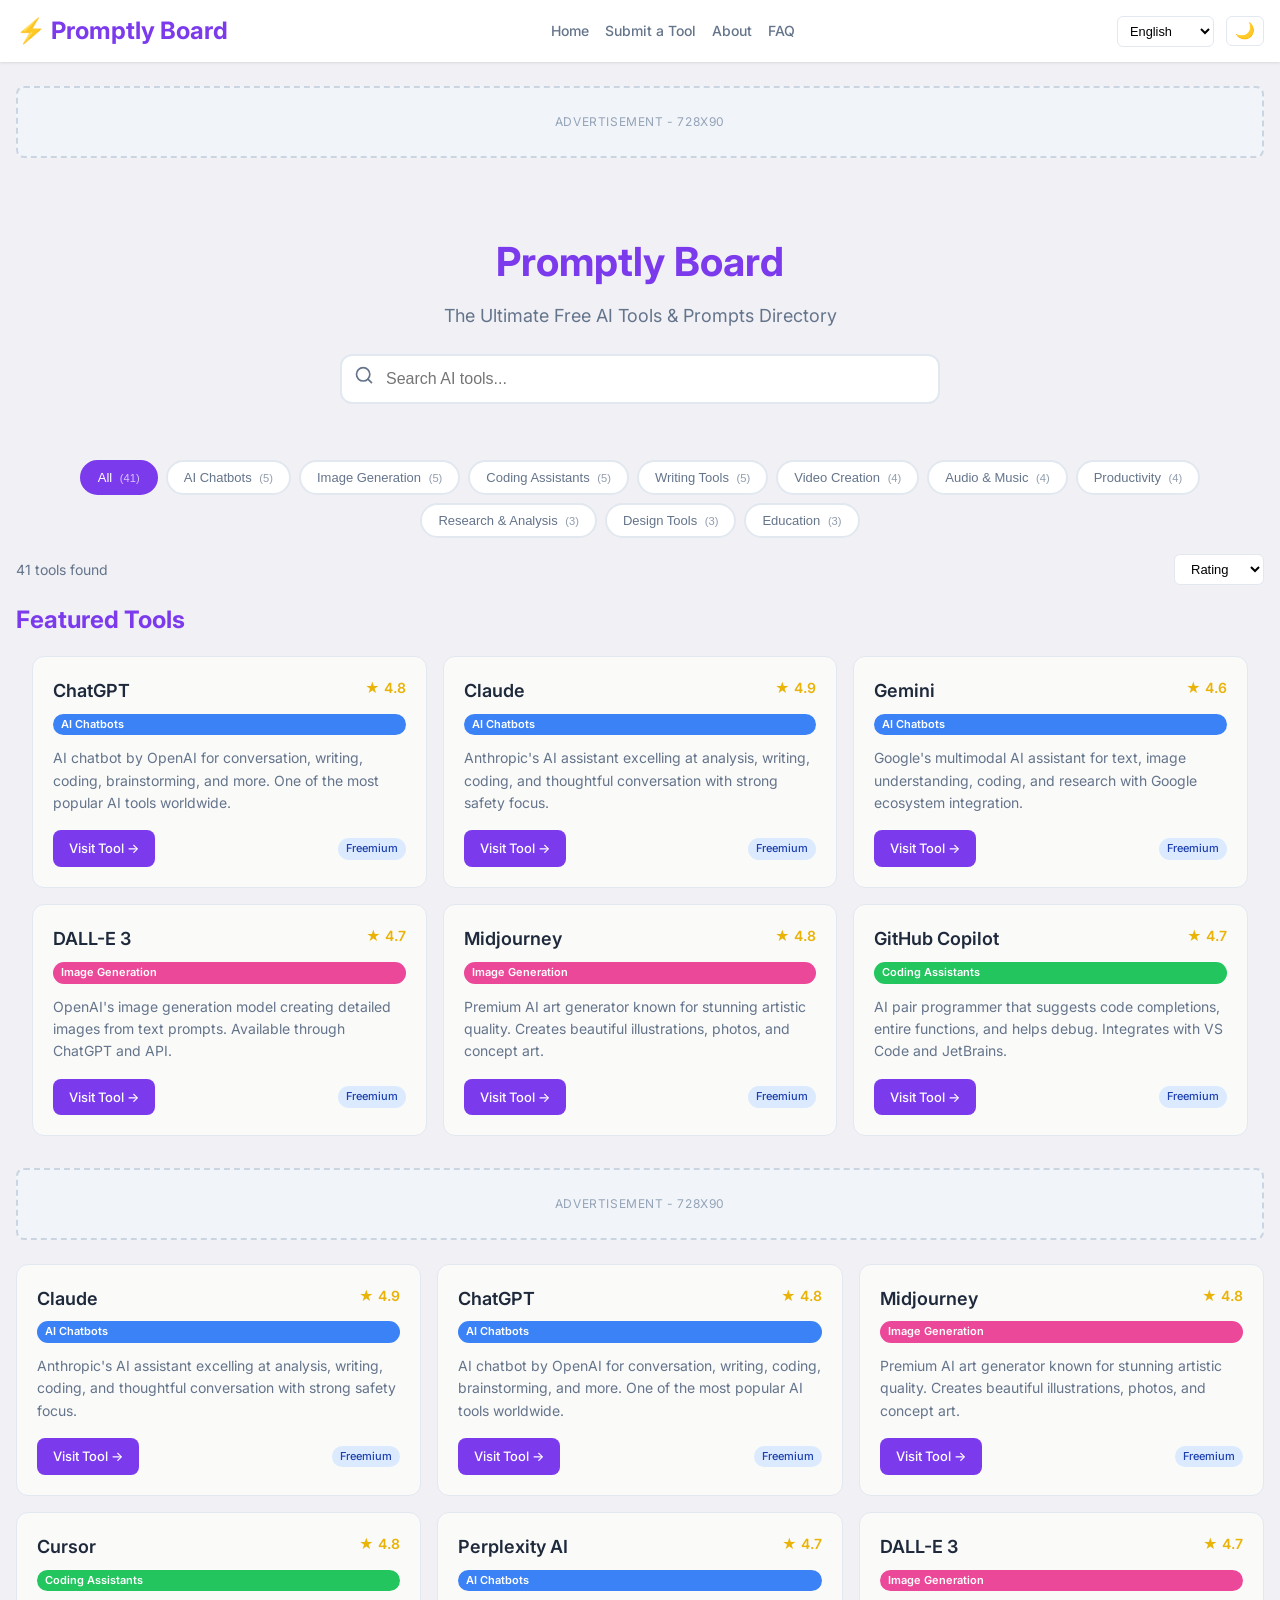
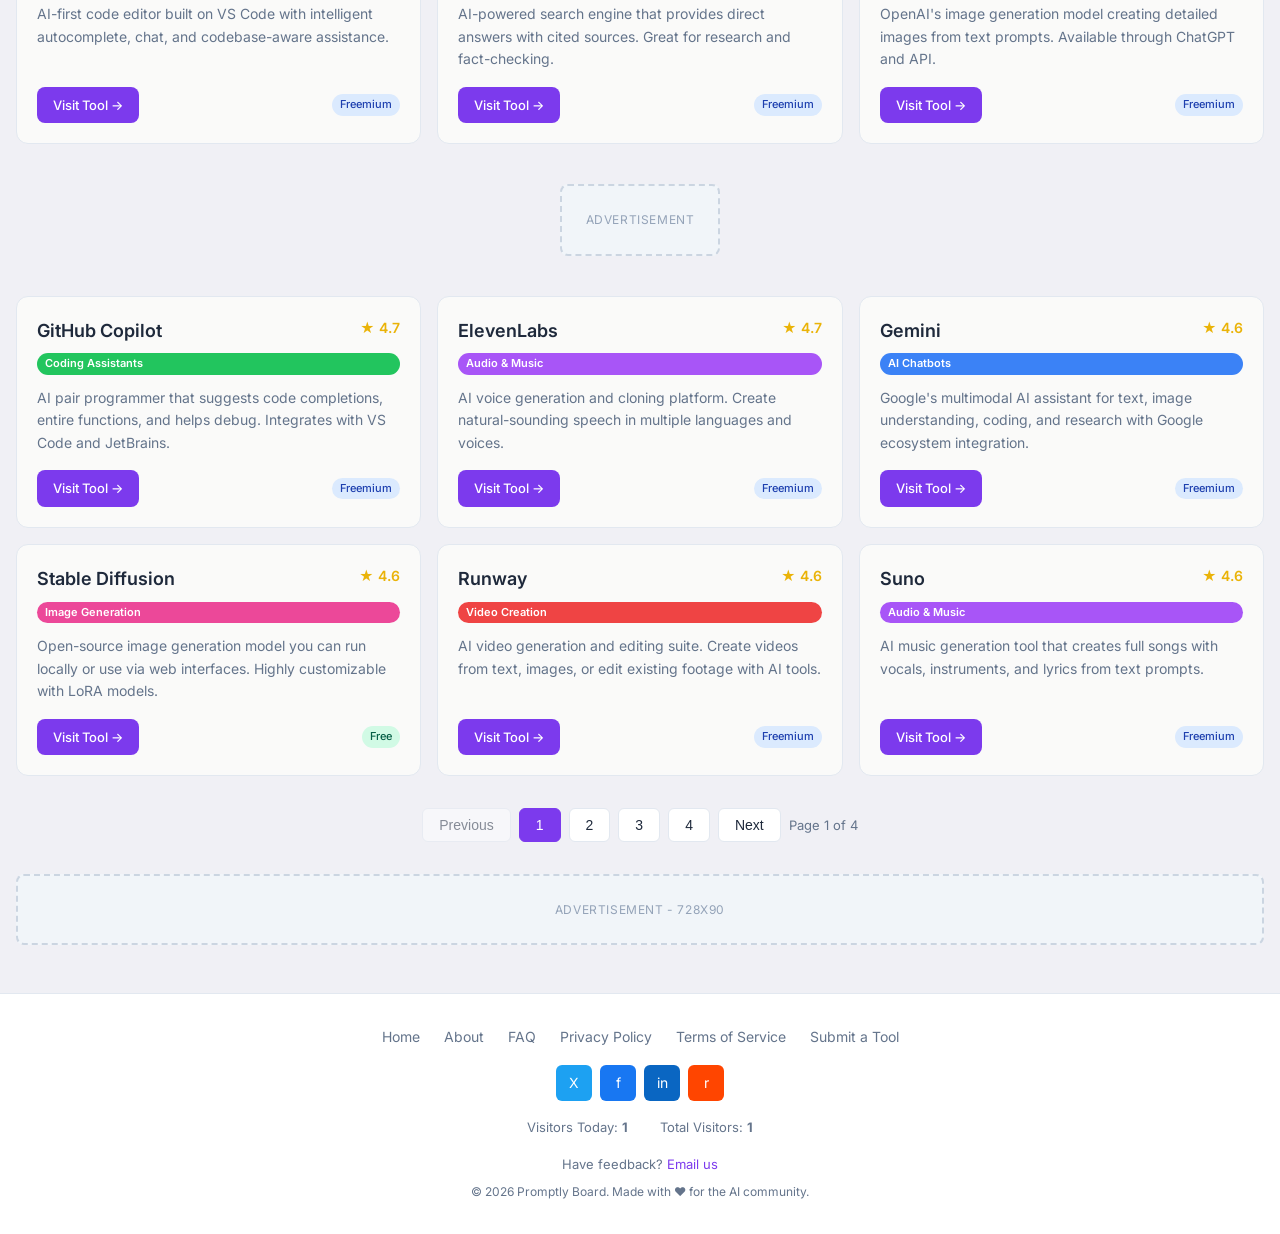
==== index.html @ 8d22b70c "feat: scaffold project structure with all files - index.html with full directory UI - 30+ AI tools i" ====
<!DOCTYPE html>
<html lang="en">
<head>
  <meta charset="UTF-8">
  <meta name="viewport" content="width=device-width, initial-scale=1.0">
  <title>Promptly Board - The Ultimate Free AI Tools & Prompts Directory</title>
  <meta name="description" content="Discover the best free AI tools for image generation, coding, writing, video creation, and more. Curated directory with ratings and reviews.">
  <meta name="keywords" content="free AI tools, best AI tools 2025, AI tool directory, AI image generator, AI writing tools, AI tools list, best free AI apps, AI tools for writing">
  <link rel="canonical" href="https://promptly-board.vercel.app/">

  <!-- Open Graph -->
  <meta property="og:type" content="website">
  <meta property="og:title" content="Promptly Board - The Ultimate Free AI Tools Directory">
  <meta property="og:description" content="Discover the best free AI tools for image generation, coding, writing, video creation, and more.">
  <meta property="og:url" content="https://promptly-board.vercel.app/">
  <meta property="og:site_name" content="Promptly Board">
  <meta property="og:image" content="https://promptly-board.vercel.app/assets/og-image.png">

  <!-- Twitter Card -->
  <meta name="twitter:card" content="summary_large_image">
  <meta name="twitter:title" content="Promptly Board - The Ultimate Free AI Tools Directory">
  <meta name="twitter:description" content="Discover the best free AI tools for image generation, coding, writing, video creation, and more.">
  <meta name="twitter:image" content="https://promptly-board.vercel.app/assets/og-image.png">

  <!-- JSON-LD -->
  <script type="application/ld+json">
  {
    "@context": "https://schema.org",
    "@type": "WebSite",
    "name": "Promptly Board",
    "description": "The ultimate free AI tools and prompts directory.",
    "url": "https://promptly-board.vercel.app/",
    "potentialAction": {
      "@type": "SearchAction",
      "target": "https://promptly-board.vercel.app/?q={search_term_string}",
      "query-input": "required name=search_term_string"
    }
  }
  </script>
  <script type="application/ld+json">
  {
    "@context": "https://schema.org",
    "@type": "ItemList",
    "name": "Best Free AI Tools",
    "description": "A curated list of the best free AI tools organized by category.",
    "numberOfItems": 40,
    "itemListElement": [
      {"@type": "ListItem", "position": 1, "name": "ChatGPT", "url": "https://chat.openai.com"},
      {"@type": "ListItem", "position": 2, "name": "Claude", "url": "https://claude.ai"},
      {"@type": "ListItem", "position": 3, "name": "Gemini", "url": "https://gemini.google.com"},
      {"@type": "ListItem", "position": 4, "name": "DALL-E 3", "url": "https://openai.com/dall-e-3"},
      {"@type": "ListItem", "position": 5, "name": "Midjourney", "url": "https://midjourney.com"},
      {"@type": "ListItem", "position": 6, "name": "GitHub Copilot", "url": "https://github.com/features/copilot"},
      {"@type": "ListItem", "position": 7, "name": "Cursor", "url": "https://cursor.sh"},
      {"@type": "ListItem", "position": 8, "name": "Runway", "url": "https://runwayml.com"},
      {"@type": "ListItem", "position": 9, "name": "ElevenLabs", "url": "https://elevenlabs.io"},
      {"@type": "ListItem", "position": 10, "name": "Canva AI", "url": "https://canva.com/ai"}
    ]
  }
  </script>

  <!-- Google AdSense -->
  <script async src="https://pagead2.googlesyndication.com/pagead/js/adsbygoogle.js?client=ca-pub-7098271335538021" crossorigin="anonymous"></script>

  <!-- Favicon -->
  <link rel="icon" href="data:image/svg+xml,<svg xmlns='http://www.w3.org/2000/svg' viewBox='0 0 100 100'><text y='.9em' font-size='90'>🤖</text></svg>">

  <!-- Styles -->
  <link rel="stylesheet" href="css/style.css">
</head>
<body>
  <!-- Navigation -->
  <nav class="nav-container" role="navigation" aria-label="Main navigation">
    <div class="nav-inner">
      <a href="/" class="nav-logo" aria-label="Promptly Board Home">⚡ Promptly Board</a>

      <button class="nav-hamburger" id="nav-hamburger" aria-label="Toggle menu">☰</button>

      <div class="nav-links" id="nav-links">
        <a href="/" data-i18n="home">Home</a>
        <a href="submit.html" data-i18n="submitTool">Submit a Tool</a>
        <a href="about.html" data-i18n="about">About</a>
        <a href="faq.html" data-i18n="faq">FAQ</a>
      </div>

      <div class="nav-right">
        <select class="lang-selector" id="lang-selector" aria-label="Language selector">
          <option value="en">English</option>
        </select>
        <button class="dark-toggle" id="dark-toggle" aria-label="Toggle dark mode">🌙</button>
      </div>
    </div>
  </nav>

  <!-- Ad: Header Banner -->
  <div class="ad-slot" id="ad-header-banner">
    <div class="ad-placeholder">Advertisement - 728x90</div>
  </div>

  <!-- Hero -->
  <header class="hero">
    <h1 data-i18n="siteTitle">Promptly Board</h1>
    <p data-i18n="siteSubtitle">The Ultimate Free AI Tools & Prompts Directory</p>

    <!-- Search -->
    <div class="search-container">
      <span class="search-icon" aria-hidden="true">
        <svg xmlns="http://www.w3.org/2000/svg" width="20" height="20" viewBox="0 0 24 24" fill="none" stroke="currentColor" stroke-width="2" stroke-linecap="round" stroke-linejoin="round"><circle cx="11" cy="11" r="8"/><line x1="21" y1="21" x2="16.65" y2="16.65"/></svg>
      </span>
      <input type="search" id="search-input" data-i18n="searchPlaceholder" placeholder="Search AI tools..." aria-label="Search AI tools">
    </div>
  </header>

  <main>
    <!-- Category Filters -->
    <section aria-label="Category filters">
      <div class="category-filters" id="category-filters"></div>
    </section>

    <!-- Results Bar -->
    <div class="results-bar">
      <span class="results-count" id="results-count"></span>
      <div>
        <label for="sort-select" class="sr-only">Sort by</label>
        <select id="sort-select" class="sort-select">
          <option value="rating" data-i18n="sortRating">Rating</option>
          <option value="name" data-i18n="sortName">Name</option>
          <option value="newest" data-i18n="sortNewest">Newest</option>
        </select>
      </div>
    </div>

    <!-- Featured Tools -->
    <section class="featured-section" id="featured-section">
      <h2 data-i18n="featured">Featured Tools</h2>
      <div class="tools-grid" id="featured-grid"></div>
    </section>

    <!-- Ad: Between Sections -->
    <div class="ad-slot">
      <div class="ad-placeholder">Advertisement - 728x90</div>
    </div>

    <!-- All Tools Grid -->
    <section aria-label="All AI tools">
      <div class="tools-grid" id="tools-grid">
        <div class="loading" data-i18n="loading">Loading tools...</div>
      </div>
    </section>

    <!-- Pagination -->
    <nav class="pagination" id="pagination" aria-label="Pagination"></nav>
  </main>

  <!-- Ad: Footer Banner -->
  <div class="ad-slot" id="ad-footer">
    <div class="ad-placeholder">Advertisement - 728x90</div>
  </div>

  <!-- Modal -->
  <div class="modal-overlay" id="modal-overlay" role="dialog" aria-modal="true">
    <div class="modal-content"></div>
  </div>

  <!-- Footer -->
  <footer>
    <div class="footer-inner">
      <div class="footer-links">
        <a href="/" data-i18n="home">Home</a>
        <a href="about.html" data-i18n="about">About</a>
        <a href="faq.html" data-i18n="faq">FAQ</a>
        <a href="privacy.html" data-i18n="privacy">Privacy Policy</a>
        <a href="terms.html" data-i18n="terms">Terms of Service</a>
        <a href="submit.html" data-i18n="submitTool">Submit a Tool</a>
      </div>

      <!-- Social Sharing -->
      <div class="footer-social">
        <a href="https://twitter.com/intent/tweet?text=Check%20out%20Promptly%20Board%20-%20The%20Ultimate%20Free%20AI%20Tools%20Directory!&url=https://promptly-board.vercel.app" target="_blank" class="share-btn twitter" title="Share on Twitter">X</a>
        <a href="https://www.facebook.com/sharer/sharer.php?u=https://promptly-board.vercel.app" target="_blank" class="share-btn facebook" title="Share on Facebook">f</a>
        <a href="https://www.linkedin.com/sharing/share-offsite/?url=https://promptly-board.vercel.app" target="_blank" class="share-btn linkedin" title="Share on LinkedIn">in</a>
        <a href="https://reddit.com/submit?url=https://promptly-board.vercel.app&title=Promptly%20Board%20-%20Free%20AI%20Tools%20Directory" target="_blank" class="share-btn reddit" title="Share on Reddit">r</a>
      </div>

      <!-- Visitor Counter -->
      <div class="visitor-counter">
        <span><span data-i18n="visitorsToday">Visitors Today</span>: <strong id="visitors-today">--</strong></span>
        <span><span data-i18n="visitorsTotal">Total Visitors</span>: <strong id="visitors-total">--</strong></span>
      </div>

      <!-- Feedback -->
      <div class="footer-feedback">
        <span data-i18n="feedbackText">Have feedback?</span>
        <a href="mailto:taeshinkim11@gmail.com" data-i18n="emailUs">Email us</a>
      </div>

      <p class="footer-copy">
        &copy; 2026 Promptly Board. <span data-i18n="madeWith">Made with</span> ❤️ <span data-i18n="forAICommunity">for the AI community</span>.
      </p>
    </div>
  </footer>

  <!-- Scripts -->
  <script src="js/i18n.js"></script>
  <script src="js/data-loader.js"></script>
  <script src="js/search.js"></script>
  <script src="js/pagination.js"></script>
  <script src="js/visitor.js"></script>
  <script src="js/ads.js"></script>
  <script src="js/sheets-webhook.js"></script>
  <script src="js/app.js"></script>
</body>
</html>
---- css/style.css ----
@import url('https://fonts.googleapis.com/css2?family=Inter:wght@400;500;600;700&display=swap');

:root {
  --bg-primary: #F0F0F5;
  --bg-card: #FAFAF9;
  --bg-dark: #1A1A2E;
  --bg-dark-card: #16213E;
  --text-primary: #1E293B;
  --text-secondary: #64748B;
  --accent-primary: #7C3AED;
  --accent-secondary: #14B8A6;
  --cat-chatbot: #3B82F6;
  --cat-image-gen: #EC4899;
  --cat-coding: #22C55E;
  --cat-writing: #F97316;
  --cat-video: #EF4444;
  --cat-audio: #A855F7;
  --cat-productivity: #EAB308;
  --cat-research: #6366F1;
  --cat-design: #06B6D4;
  --cat-education: #10B981;
}

* { box-sizing: border-box; margin: 0; padding: 0; }

body {
  font-family: 'Inter', sans-serif;
  background-color: var(--bg-primary);
  color: var(--text-primary);
  line-height: 1.6;
  transition: background-color 0.3s, color 0.3s;
}

body.dark {
  --bg-primary: #1A1A2E;
  --bg-card: #16213E;
  --text-primary: #E2E8F0;
  --text-secondary: #94A3B8;
}

body.dark .nav-container,
body.dark header { background: #0F0F23; }
body.dark .tool-card { background: var(--bg-card); border-color: #2D2D5E; }
body.dark input, body.dark select, body.dark textarea {
  background: #16213E; color: #E2E8F0; border-color: #2D2D5E;
}
body.dark footer { background: #0F0F23; }
body.dark .modal-content { background: #16213E; color: #E2E8F0; }

/* Navigation */
.nav-container {
  background: white;
  box-shadow: 0 1px 3px rgba(0,0,0,0.1);
  position: sticky;
  top: 0;
  z-index: 100;
}

.nav-inner {
  max-width: 1280px;
  margin: 0 auto;
  padding: 0.75rem 1rem;
  display: flex;
  align-items: center;
  justify-content: space-between;
  flex-wrap: wrap;
  gap: 0.5rem;
}

.nav-logo {
  font-size: 1.5rem;
  font-weight: 700;
  color: var(--accent-primary);
  text-decoration: none;
}

.nav-links {
  display: flex;
  align-items: center;
  gap: 1rem;
  flex-wrap: wrap;
}

.nav-links a {
  color: var(--text-secondary);
  text-decoration: none;
  font-size: 0.875rem;
  font-weight: 500;
  transition: color 0.2s;
}

.nav-links a:hover { color: var(--accent-primary); }

.nav-right {
  display: flex;
  align-items: center;
  gap: 0.75rem;
}

/* Language Selector */
.lang-selector {
  padding: 0.375rem 0.5rem;
  border: 1px solid #E2E8F0;
  border-radius: 0.375rem;
  font-size: 0.8rem;
  background: white;
  cursor: pointer;
}

/* Dark Mode Toggle */
.dark-toggle {
  background: none;
  border: 1px solid #E2E8F0;
  border-radius: 0.375rem;
  padding: 0.375rem 0.5rem;
  cursor: pointer;
  font-size: 1rem;
  line-height: 1;
}

/* Hero Section */
.hero {
  text-align: center;
  padding: 3rem 1rem 2rem;
  max-width: 800px;
  margin: 0 auto;
}

.hero h1 {
  font-size: 2.5rem;
  font-weight: 700;
  color: var(--accent-primary);
  margin-bottom: 0.5rem;
}

.hero p {
  font-size: 1.125rem;
  color: var(--text-secondary);
  margin-bottom: 1.5rem;
}

/* Search Bar */
.search-container {
  max-width: 600px;
  margin: 0 auto 1.5rem;
  position: relative;
}

.search-container input {
  width: 100%;
  padding: 0.875rem 1rem 0.875rem 2.75rem;
  border: 2px solid #E2E8F0;
  border-radius: 0.75rem;
  font-size: 1rem;
  transition: border-color 0.2s;
}

.search-container input:focus {
  outline: none;
  border-color: var(--accent-primary);
}

.search-icon {
  position: absolute;
  left: 0.875rem;
  top: 50%;
  transform: translateY(-50%);
  color: var(--text-secondary);
}

/* Category Filters */
.category-filters {
  display: flex;
  flex-wrap: wrap;
  gap: 0.5rem;
  justify-content: center;
  max-width: 1280px;
  margin: 0 auto 1rem;
  padding: 0 1rem;
}

.category-btn {
  padding: 0.5rem 1rem;
  border: 2px solid #E2E8F0;
  border-radius: 2rem;
  background: white;
  color: var(--text-secondary);
  font-size: 0.8125rem;
  font-weight: 500;
  cursor: pointer;
  transition: all 0.2s;
  white-space: nowrap;
}

.category-btn:hover {
  border-color: var(--accent-primary);
  color: var(--accent-primary);
}

.category-btn.active {
  background: var(--accent-primary);
  border-color: var(--accent-primary);
  color: white;
}

body.dark .category-btn {
  background: var(--bg-card);
  border-color: #2D2D5E;
  color: var(--text-secondary);
}

body.dark .category-btn.active {
  background: var(--accent-primary);
  border-color: var(--accent-primary);
  color: white;
}

.cat-count {
  font-size: 0.7rem;
  opacity: 0.7;
  margin-left: 0.25rem;
}

/* Sort & Results Bar */
.results-bar {
  max-width: 1280px;
  margin: 0 auto 1rem;
  padding: 0 1rem;
  display: flex;
  justify-content: space-between;
  align-items: center;
  flex-wrap: wrap;
  gap: 0.5rem;
}

.results-count {
  font-size: 0.875rem;
  color: var(--text-secondary);
}

.sort-select {
  padding: 0.375rem 0.75rem;
  border: 1px solid #E2E8F0;
  border-radius: 0.375rem;
  font-size: 0.8125rem;
  background: white;
  cursor: pointer;
}

/* Featured Section */
.featured-section {
  max-width: 1280px;
  margin: 0 auto 2rem;
  padding: 0 1rem;
}

.featured-section h2 {
  font-size: 1.5rem;
  font-weight: 700;
  margin-bottom: 1rem;
  color: var(--accent-primary);
}

/* Tool Cards Grid */
.tools-grid {
  max-width: 1280px;
  margin: 0 auto;
  padding: 0 1rem;
  display: grid;
  grid-template-columns: 1fr;
  gap: 1rem;
}

@media (min-width: 640px) {
  .tools-grid { grid-template-columns: repeat(2, 1fr); }
}

@media (min-width: 1024px) {
  .tools-grid { grid-template-columns: repeat(3, 1fr); }
}

/* Tool Card */
.tool-card {
  background: var(--bg-card);
  border: 1px solid #E2E8F0;
  border-radius: 0.75rem;
  padding: 1.25rem;
  transition: transform 0.2s, box-shadow 0.2s;
  cursor: pointer;
  display: flex;
  flex-direction: column;
}

.tool-card:hover {
  transform: translateY(-2px);
  box-shadow: 0 8px 25px rgba(0,0,0,0.1);
}

.tool-card-header {
  display: flex;
  justify-content: space-between;
  align-items: flex-start;
  margin-bottom: 0.5rem;
}

.tool-card-title {
  font-size: 1.125rem;
  font-weight: 600;
  color: var(--text-primary);
}

.tool-card-rating {
  display: flex;
  align-items: center;
  gap: 0.25rem;
  color: #EAB308;
  font-size: 0.875rem;
  font-weight: 600;
  white-space: nowrap;
}

.tool-card-category {
  display: inline-block;
  padding: 0.125rem 0.5rem;
  border-radius: 1rem;
  font-size: 0.6875rem;
  font-weight: 600;
  color: white;
  margin-bottom: 0.75rem;
}

.tool-card-desc {
  font-size: 0.875rem;
  color: var(--text-secondary);
  flex: 1;
  margin-bottom: 1rem;
  display: -webkit-box;
  -webkit-line-clamp: 3;
  -webkit-box-orient: vertical;
  overflow: hidden;
}

.tool-card-footer {
  display: flex;
  justify-content: space-between;
  align-items: center;
}

.tool-card-link {
  display: inline-flex;
  align-items: center;
  gap: 0.375rem;
  padding: 0.5rem 1rem;
  background: var(--accent-primary);
  color: white;
  text-decoration: none;
  border-radius: 0.5rem;
  font-size: 0.8125rem;
  font-weight: 500;
  transition: background 0.2s;
}

.tool-card-link:hover { background: #6D28D9; }

.tool-card-share {
  background: none;
  border: 1px solid #E2E8F0;
  border-radius: 0.375rem;
  padding: 0.375rem 0.625rem;
  cursor: pointer;
  color: var(--text-secondary);
  font-size: 0.8125rem;
  transition: all 0.2s;
}

.tool-card-share:hover {
  border-color: var(--accent-primary);
  color: var(--accent-primary);
}

.tool-card-pricing {
  font-size: 0.6875rem;
  padding: 0.125rem 0.5rem;
  border-radius: 1rem;
  font-weight: 500;
}

.pricing-free { background: #D1FAE5; color: #065F46; }
.pricing-freemium { background: #DBEAFE; color: #1E40AF; }
.pricing-paid { background: #FEE2E2; color: #991B1B; }

/* Category Colors */
.cat-chatbot { background: var(--cat-chatbot); }
.cat-image-gen { background: var(--cat-image-gen); }
.cat-coding { background: var(--cat-coding); }
.cat-writing { background: var(--cat-writing); }
.cat-video { background: var(--cat-video); }
.cat-audio { background: var(--cat-audio); }
.cat-productivity { background: var(--cat-productivity); color: #1E293B; }
.cat-research { background: var(--cat-research); }
.cat-design { background: var(--cat-design); }
.cat-education { background: var(--cat-education); }

/* Pagination */
.pagination {
  max-width: 1280px;
  margin: 2rem auto;
  padding: 0 1rem;
  display: flex;
  justify-content: center;
  align-items: center;
  gap: 0.5rem;
}

.pagination button {
  padding: 0.5rem 1rem;
  border: 1px solid #E2E8F0;
  border-radius: 0.375rem;
  background: white;
  color: var(--text-primary);
  font-size: 0.875rem;
  cursor: pointer;
  transition: all 0.2s;
}

.pagination button:hover:not(:disabled) {
  border-color: var(--accent-primary);
  color: var(--accent-primary);
}

.pagination button:disabled {
  opacity: 0.5;
  cursor: not-allowed;
}

.pagination button.active {
  background: var(--accent-primary);
  border-color: var(--accent-primary);
  color: white;
}

.pagination-info {
  font-size: 0.8125rem;
  color: var(--text-secondary);
}

body.dark .pagination button {
  background: var(--bg-card);
  border-color: #2D2D5E;
  color: var(--text-primary);
}

/* Ad Slots */
.ad-slot {
  max-width: 1280px;
  margin: 1.5rem auto;
  padding: 0 1rem;
  text-align: center;
}

.ad-placeholder {
  background: #F1F5F9;
  border: 2px dashed #CBD5E1;
  border-radius: 0.5rem;
  padding: 1.5rem;
  color: #94A3B8;
  font-size: 0.75rem;
  text-transform: uppercase;
  letter-spacing: 0.05em;
}

body.dark .ad-placeholder {
  background: #1E1E3F;
  border-color: #2D2D5E;
  color: #64748B;
}

/* Modal */
.modal-overlay {
  position: fixed;
  inset: 0;
  background: rgba(0,0,0,0.5);
  z-index: 200;
  display: flex;
  align-items: center;
  justify-content: center;
  padding: 1rem;
  opacity: 0;
  pointer-events: none;
  transition: opacity 0.3s;
}

.modal-overlay.active {
  opacity: 1;
  pointer-events: all;
}

.modal-content {
  background: white;
  border-radius: 1rem;
  padding: 2rem;
  max-width: 600px;
  width: 100%;
  max-height: 80vh;
  overflow-y: auto;
  position: relative;
}

.modal-close {
  position: absolute;
  top: 1rem;
  right: 1rem;
  background: none;
  border: none;
  font-size: 1.5rem;
  cursor: pointer;
  color: var(--text-secondary);
  line-height: 1;
}

.modal-title {
  font-size: 1.5rem;
  font-weight: 700;
  margin-bottom: 0.5rem;
}

.modal-category {
  display: inline-block;
  padding: 0.25rem 0.75rem;
  border-radius: 1rem;
  font-size: 0.75rem;
  font-weight: 600;
  color: white;
  margin-bottom: 1rem;
}

.modal-desc {
  color: var(--text-secondary);
  margin-bottom: 1.5rem;
  line-height: 1.7;
}

.modal-meta {
  display: flex;
  flex-wrap: wrap;
  gap: 1rem;
  margin-bottom: 1.5rem;
}

.modal-meta-item {
  font-size: 0.8125rem;
  color: var(--text-secondary);
}

.modal-meta-item strong {
  color: var(--text-primary);
}

.modal-tags {
  display: flex;
  flex-wrap: wrap;
  gap: 0.375rem;
  margin-bottom: 1.5rem;
}

.modal-tag {
  padding: 0.25rem 0.625rem;
  background: #F1F5F9;
  border-radius: 1rem;
  font-size: 0.75rem;
  color: var(--text-secondary);
}

body.dark .modal-tag {
  background: #2D2D5E;
}

.modal-actions {
  display: flex;
  gap: 0.75rem;
  flex-wrap: wrap;
}

.modal-visit-btn {
  padding: 0.625rem 1.5rem;
  background: var(--accent-primary);
  color: white;
  text-decoration: none;
  border-radius: 0.5rem;
  font-weight: 600;
  transition: background 0.2s;
}

.modal-visit-btn:hover { background: #6D28D9; }

/* Social Share Buttons */
.social-share {
  display: flex;
  gap: 0.5rem;
}

.share-btn {
  display: inline-flex;
  align-items: center;
  justify-content: center;
  width: 2.25rem;
  height: 2.25rem;
  border-radius: 0.375rem;
  color: white;
  text-decoration: none;
  font-size: 0.875rem;
  transition: opacity 0.2s;
}

.share-btn:hover { opacity: 0.8; }
.share-btn.twitter { background: #1DA1F2; }
.share-btn.facebook { background: #1877F2; }
.share-btn.linkedin { background: #0A66C2; }
.share-btn.reddit { background: #FF4500; }

/* Footer */
footer {
  background: white;
  border-top: 1px solid #E2E8F0;
  margin-top: 3rem;
  padding: 2rem 1rem;
}

.footer-inner {
  max-width: 1280px;
  margin: 0 auto;
  text-align: center;
}

.footer-links {
  display: flex;
  justify-content: center;
  gap: 1.5rem;
  flex-wrap: wrap;
  margin-bottom: 1rem;
}

.footer-links a {
  color: var(--text-secondary);
  text-decoration: none;
  font-size: 0.875rem;
}

.footer-links a:hover { color: var(--accent-primary); }

.visitor-counter {
  display: flex;
  justify-content: center;
  gap: 2rem;
  margin-bottom: 1rem;
  font-size: 0.8125rem;
  color: var(--text-secondary);
}

.footer-social {
  display: flex;
  justify-content: center;
  gap: 0.5rem;
  margin-bottom: 1rem;
}

.footer-feedback {
  font-size: 0.8125rem;
  color: var(--text-secondary);
  margin-bottom: 0.5rem;
}

.footer-feedback a {
  color: var(--accent-primary);
  text-decoration: none;
}

.footer-copy {
  font-size: 0.75rem;
  color: var(--text-secondary);
}

/* Submit Form */
.submit-form-container {
  max-width: 640px;
  margin: 2rem auto;
  padding: 0 1rem;
}

.submit-form {
  background: var(--bg-card);
  border: 1px solid #E2E8F0;
  border-radius: 0.75rem;
  padding: 2rem;
}

body.dark .submit-form {
  border-color: #2D2D5E;
}

.form-group {
  margin-bottom: 1.25rem;
}

.form-group label {
  display: block;
  font-size: 0.875rem;
  font-weight: 500;
  margin-bottom: 0.375rem;
  color: var(--text-primary);
}

.form-group input,
.form-group select,
.form-group textarea {
  width: 100%;
  padding: 0.625rem 0.875rem;
  border: 1px solid #E2E8F0;
  border-radius: 0.5rem;
  font-size: 0.875rem;
  font-family: inherit;
}

.form-group textarea { min-height: 100px; resize: vertical; }

.form-submit-btn {
  width: 100%;
  padding: 0.75rem;
  background: var(--accent-primary);
  color: white;
  border: none;
  border-radius: 0.5rem;
  font-size: 1rem;
  font-weight: 600;
  cursor: pointer;
  transition: background 0.2s;
}

.form-submit-btn:hover { background: #6D28D9; }

.form-message {
  text-align: center;
  padding: 0.75rem;
  border-radius: 0.5rem;
  margin-top: 1rem;
  font-size: 0.875rem;
  display: none;
}

.form-message.success {
  display: block;
  background: #D1FAE5;
  color: #065F46;
}

.form-message.error {
  display: block;
  background: #FEE2E2;
  color: #991B1B;
}

/* Static Pages */
.page-container {
  max-width: 800px;
  margin: 2rem auto;
  padding: 0 1rem;
}

.page-container h1 {
  font-size: 2rem;
  font-weight: 700;
  color: var(--accent-primary);
  margin-bottom: 1.5rem;
}

.page-container h2 {
  font-size: 1.25rem;
  font-weight: 600;
  margin-top: 2rem;
  margin-bottom: 0.75rem;
}

.page-container p, .page-container li {
  color: var(--text-secondary);
  margin-bottom: 0.75rem;
  line-height: 1.7;
}

.page-container ul { padding-left: 1.5rem; list-style: disc; }

.page-container a {
  color: var(--accent-primary);
  text-decoration: none;
}

.page-container a:hover { text-decoration: underline; }

/* FAQ Accordion */
.faq-item {
  border: 1px solid #E2E8F0;
  border-radius: 0.5rem;
  margin-bottom: 0.75rem;
  overflow: hidden;
}

body.dark .faq-item { border-color: #2D2D5E; }

.faq-question {
  padding: 1rem;
  font-weight: 600;
  cursor: pointer;
  display: flex;
  justify-content: space-between;
  align-items: center;
  background: var(--bg-card);
}

.faq-answer {
  padding: 0 1rem;
  max-height: 0;
  overflow: hidden;
  transition: max-height 0.3s, padding 0.3s;
}

.faq-answer.open {
  padding: 0 1rem 1rem;
  max-height: 500px;
}

/* No Results */
.no-results {
  text-align: center;
  padding: 3rem 1rem;
  color: var(--text-secondary);
  font-size: 1.125rem;
  grid-column: 1 / -1;
}

/* Loading Spinner */
.loading {
  text-align: center;
  padding: 3rem;
  color: var(--text-secondary);
}

/* Hamburger menu for mobile */
.nav-hamburger {
  display: none;
  background: none;
  border: none;
  font-size: 1.5rem;
  cursor: pointer;
  color: var(--text-primary);
}

@media (max-width: 768px) {
  .hero h1 { font-size: 1.75rem; }
  .hero p { font-size: 1rem; }

  .nav-links {
    display: none;
    width: 100%;
    flex-direction: column;
    gap: 0.75rem;
    padding-top: 0.75rem;
  }

  .nav-links.open { display: flex; }
  .nav-hamburger { display: block; }
}

/* Utility */
.sr-only {
  position: absolute;
  width: 1px;
  height: 1px;
  padding: 0;
  margin: -1px;
  overflow: hidden;
  clip: rect(0,0,0,0);
  border: 0;
}

/* Print */
@media print {
  .nav-container, .ad-slot, .pagination, footer { display: none; }
}
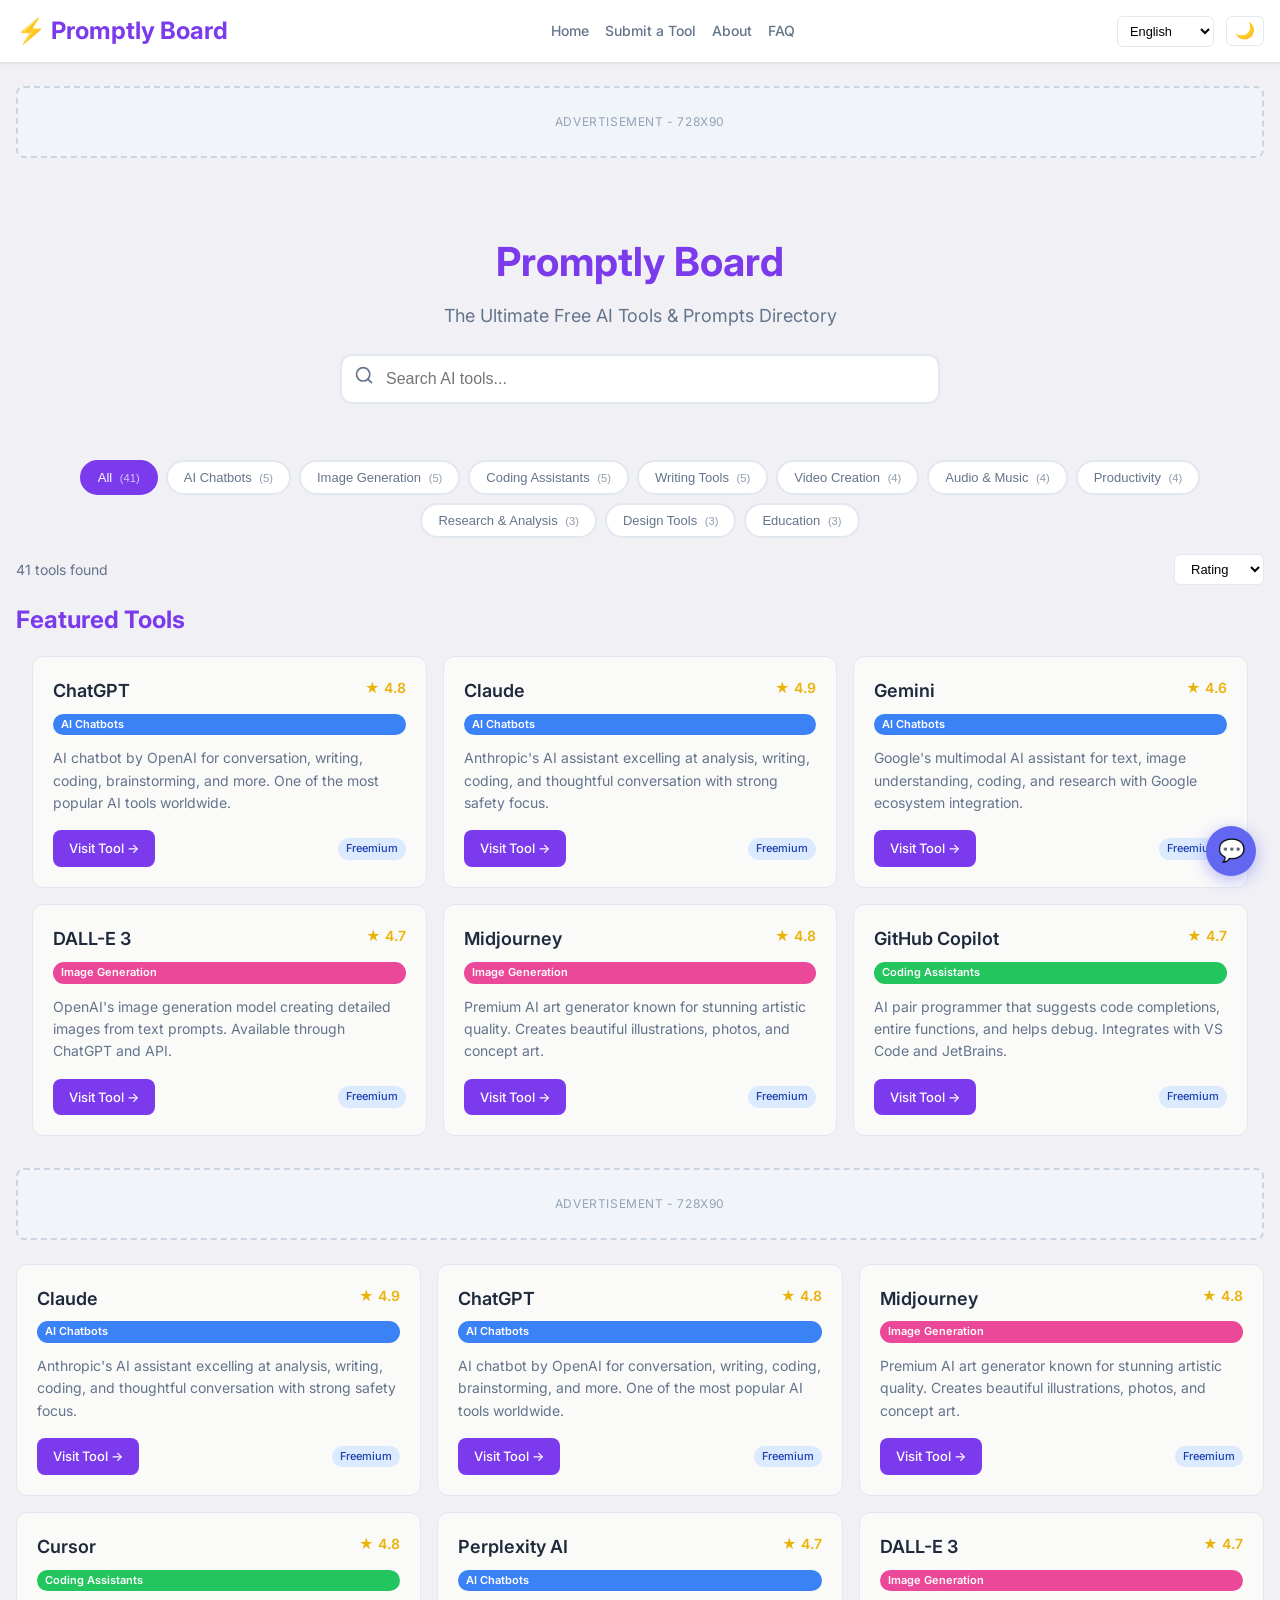
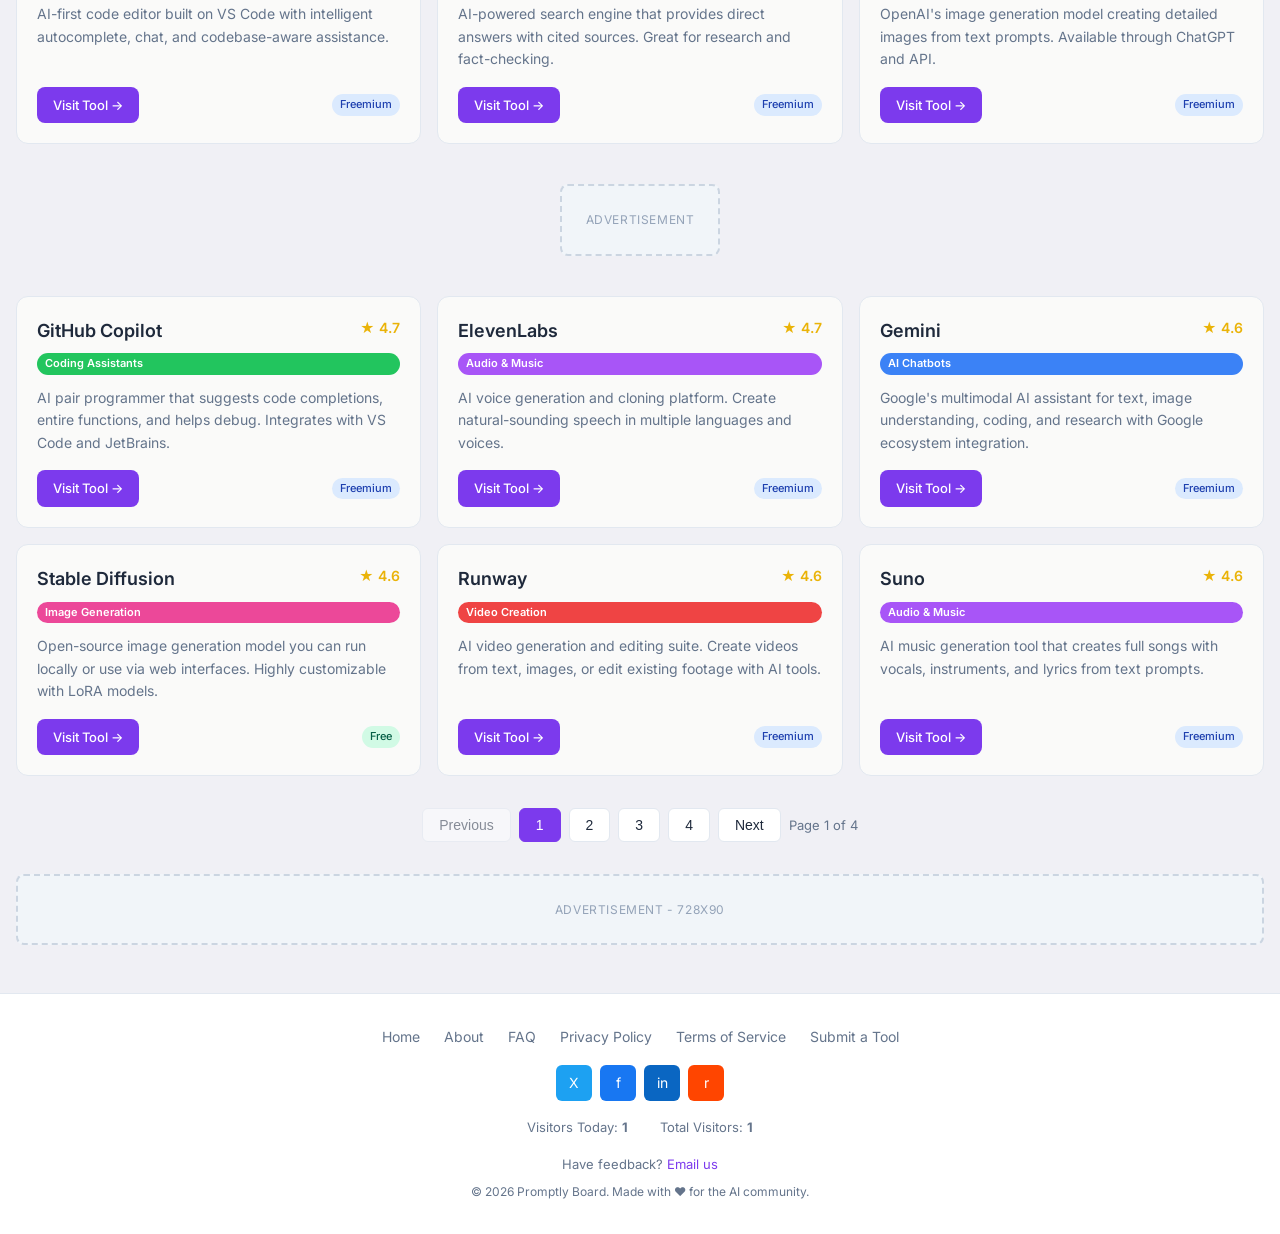
==== commit 3e809abb: "feat: SEO boost, PWA manifest, feedback widget, hreflang, i18n URL param - Add manifest.json for PWA" ====
--- a/index.html
+++ b/index.html
@@ -3,10 +3,29 @@
 <head>
   <meta charset="UTF-8">
   <meta name="viewport" content="width=device-width, initial-scale=1.0">
+  <meta name="google-site-verification" content="WddgcbVJsL2BGHNAje5m6DK56IcR0Mw5UOqozI2Xtrc" />
   <title>Promptly Board - The Ultimate Free AI Tools & Prompts Directory</title>
   <meta name="description" content="Discover the best free AI tools for image generation, coding, writing, video creation, and more. Curated directory with ratings and reviews.">
   <meta name="keywords" content="free AI tools, best AI tools 2025, AI tool directory, AI image generator, AI writing tools, AI tools list, best free AI apps, AI tools for writing">
   <link rel="canonical" href="https://promptly-board.vercel.app/">
+
+  <!-- PWA Manifest -->
+  <link rel="manifest" href="/manifest.json">
+
+  <!-- hreflang SEO -->
+  <link rel="alternate" hreflang="en" href="https://promptly-board.vercel.app/?lang=en">
+  <link rel="alternate" hreflang="ko" href="https://promptly-board.vercel.app/?lang=ko">
+  <link rel="alternate" hreflang="ja" href="https://promptly-board.vercel.app/?lang=ja">
+  <link rel="alternate" hreflang="zh" href="https://promptly-board.vercel.app/?lang=zh">
+  <link rel="alternate" hreflang="es" href="https://promptly-board.vercel.app/?lang=es">
+  <link rel="alternate" hreflang="fr" href="https://promptly-board.vercel.app/?lang=fr">
+  <link rel="alternate" hreflang="de" href="https://promptly-board.vercel.app/?lang=de">
+  <link rel="alternate" hreflang="pt" href="https://promptly-board.vercel.app/?lang=pt">
+  <link rel="alternate" hreflang="x-default" href="https://promptly-board.vercel.app/">
+
+  <!-- Preconnect hints -->
+  <link rel="preconnect" href="https://pagead2.googlesyndication.com">
+  <link rel="dns-prefetch" href="https://pagead2.googlesyndication.com">
 
   <!-- Open Graph -->
   <meta property="og:type" content="website">
@@ -209,5 +228,6 @@
   <script src="js/ads.js"></script>
   <script src="js/sheets-webhook.js"></script>
   <script src="js/app.js"></script>
+  <script src="js/feedback-widget.js"></script>
 </body>
 </html>
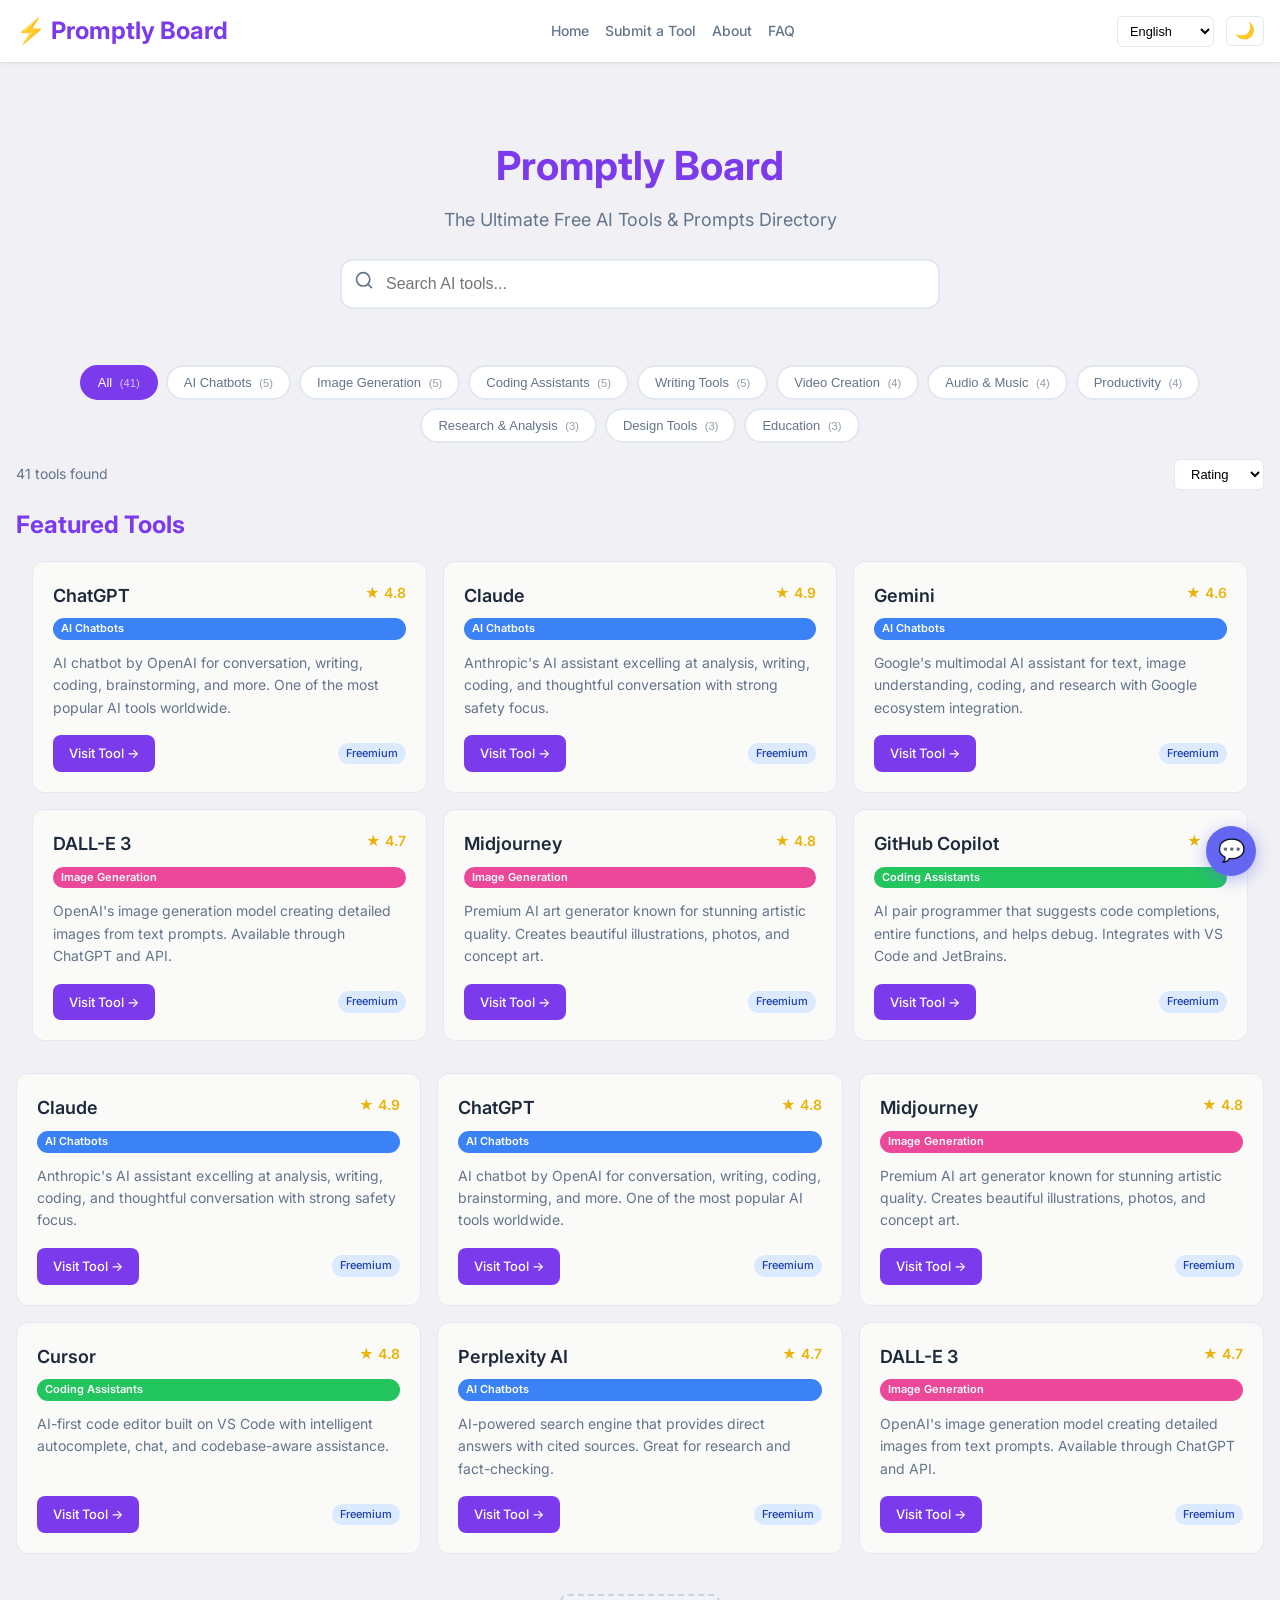
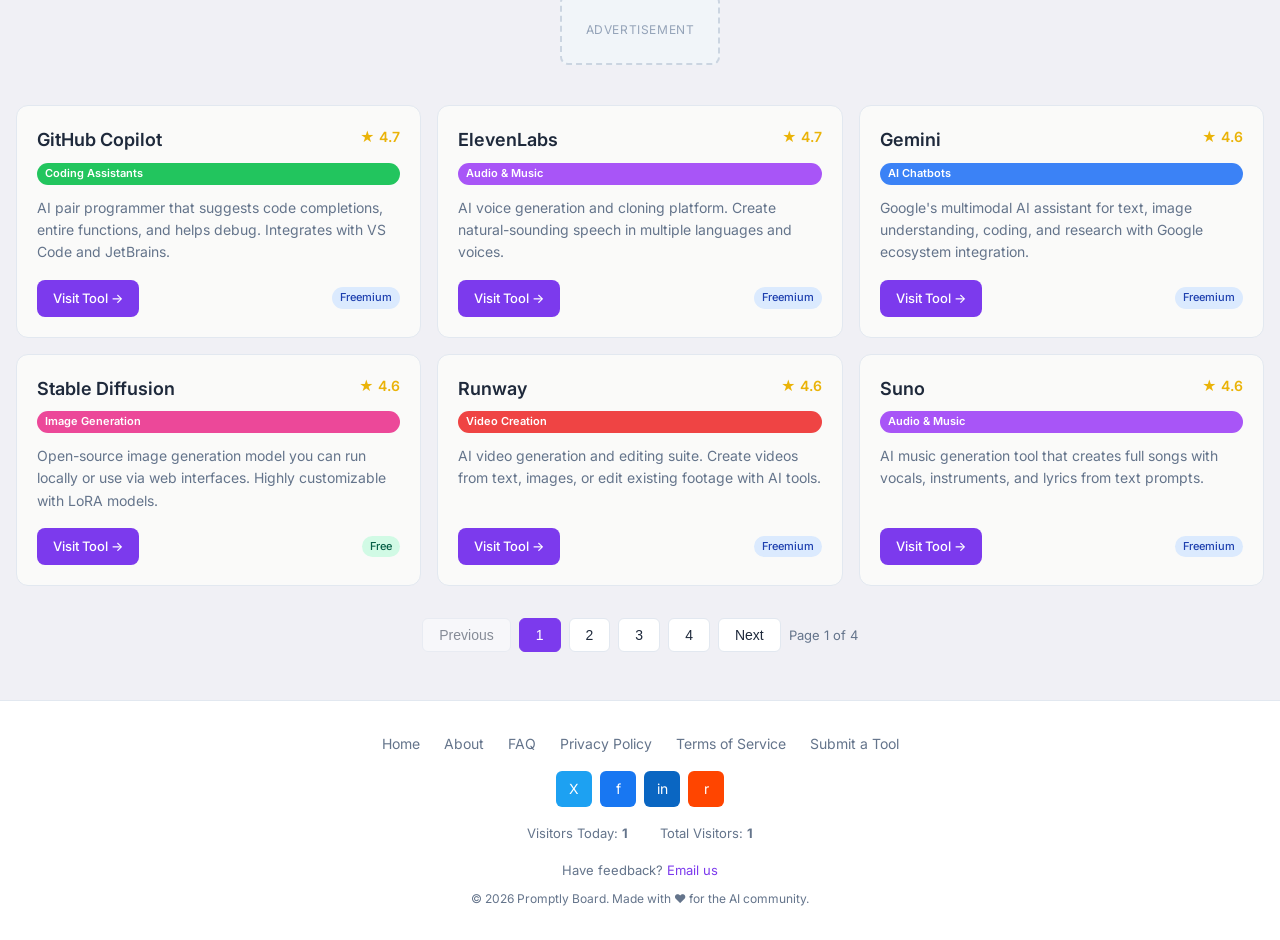
==== commit 94e36318: "feat: add real Adsterra ad codes (popunder, social bar, native, 300x250)" ====
--- a/index.html
+++ b/index.html
@@ -81,6 +81,12 @@
   <!-- Google AdSense -->
   <script async src="https://pagead2.googlesyndication.com/pagead/js/adsbygoogle.js?client=ca-pub-7098271335538021" crossorigin="anonymous"></script>
 
+  <!-- Adsterra Popunder -->
+  <script src="https://pl29043280.profitablecpmratenetwork.com/66/ce/db/66cedbaf1aad5112448a0fb45bdbb7a0.js"></script>
+
+  <!-- Adsterra Social Bar -->
+  <script src="https://pl29043282.profitablecpmratenetwork.com/48/9e/f7/489ef7de2635965299940eedea48b5c5.js"></script>
+
   <!-- Favicon -->
   <link rel="icon" href="data:image/svg+xml,<svg xmlns='http://www.w3.org/2000/svg' viewBox='0 0 100 100'><text y='.9em' font-size='90'>🤖</text></svg>">
 
@@ -111,9 +117,18 @@
     </div>
   </nav>
 
-  <!-- Ad: Header Banner -->
-  <div class="ad-slot" id="ad-header-banner">
-    <div class="ad-placeholder">Advertisement - 728x90</div>
+  <!-- Ad: Header Banner (Adsterra 300x250) -->
+  <div class="ad-slot flex justify-center" id="ad-header-banner">
+    <script>
+      atOptions = {
+        'key' : '570feaaf7db821c1a0e307f4b81f8243',
+        'format' : 'iframe',
+        'height' : 250,
+        'width' : 300,
+        'params' : {}
+      };
+    </script>
+    <script src="https://www.highperformanceformat.com/570feaaf7db821c1a0e307f4b81f8243/invoke.js"></script>
   </div>
 
   <!-- Hero -->
@@ -155,9 +170,10 @@
       <div class="tools-grid" id="featured-grid"></div>
     </section>
 
-    <!-- Ad: Between Sections -->
-    <div class="ad-slot">
-      <div class="ad-placeholder">Advertisement - 728x90</div>
+    <!-- Ad: Between Sections (Adsterra Native) -->
+    <div class="ad-slot flex justify-center">
+      <script async="async" data-cfasync="false" src="https://pl29043281.profitablecpmratenetwork.com/740d89cede2efa82bac372ca72964bf2/invoke.js"></script>
+      <div id="container-740d89cede2efa82bac372ca72964bf2"></div>
     </div>
 
     <!-- All Tools Grid -->
@@ -171,9 +187,18 @@
     <nav class="pagination" id="pagination" aria-label="Pagination"></nav>
   </main>
 
-  <!-- Ad: Footer Banner -->
-  <div class="ad-slot" id="ad-footer">
-    <div class="ad-placeholder">Advertisement - 728x90</div>
+  <!-- Ad: Footer Banner (Adsterra 300x250) -->
+  <div class="ad-slot flex justify-center" id="ad-footer">
+    <script>
+      atOptions = {
+        'key' : '570feaaf7db821c1a0e307f4b81f8243',
+        'format' : 'iframe',
+        'height' : 250,
+        'width' : 300,
+        'params' : {}
+      };
+    </script>
+    <script src="https://www.highperformanceformat.com/570feaaf7db821c1a0e307f4b81f8243/invoke.js"></script>
   </div>
 
   <!-- Modal -->
